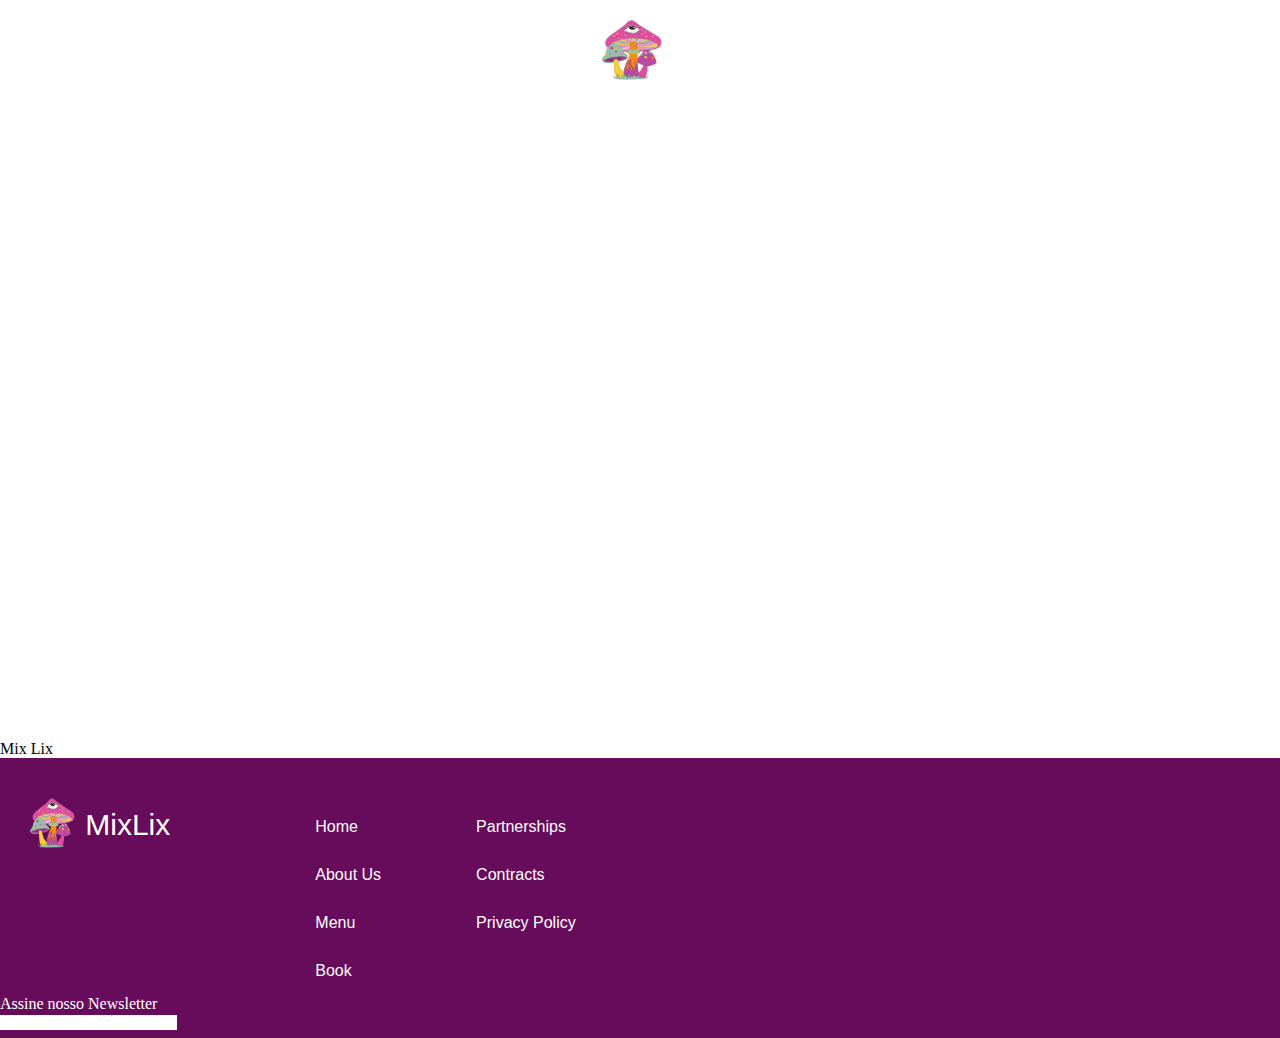
==== MixLix/index.html @ e8ca3899 "update" ====
<!DOCTYPE html>
<html lang="pt-br">
<head>
    <meta charset="UTF-8">
    <meta name="viewport" content="width=device-width, initial-scale=1.0">
    <title>MixLix</title>
    <link rel="stylesheet" href="style.css">
</head>
<body>
    <header class="container">
        <nav class="menu">
            <a href="" class="ef">Home</a>
            <a href="" class="ef">About Us</a>
            </nav>
            <img class="logo" src="img/logo.png" alt="Logo" class="logo">
            <nav class="menu">
                <a href="menu.html" class="ef">Menu</a>
                <a href="reservation.html" class="ef">Reservation</a>
            </nav>
            </div>
    </header>

    <main>
        <section id="bemvindo">
        <div class="sobre">
            <p class="tituloMixLix">Mix Lix</p>
        </div>
        </section>
    </main>




    <footer>
        <section class="foot">
            <div class="menuFooter"> 
                <div class="nome">
                    <img src="img/logo.png" alt="" class="logoFinal">
                    <p class="tituloFooter">MixLix</p>
                </div>
             
                
            
                
                <div class="menu1footer">
                    <nav class="menuFooter">
                        <a href="" class="efF">Home</a>
                        <a href="" class="efF">About Us</a>
                        <a href="menu.html" class="efF">Menu</a>
                        <a href="reservation.html" class="efF">Book</a>
                        </nav>
                </div>
                <div class="partedois">
                    <a href="" class="efF">Partnerships</a>
                    <a href="" class="efF">Contracts</a>
                    <a href="" class="efF">Privacy Policy</a>
                </div>
            </div>
            
            <div class="news">
                <p class="newsT">Assine nosso <span>Newsletter</span></p>
                <input type="email">
            </div>
        </section>
    </footer>
</body>
</html>
---- MixLix/style.css ----
*{
    padding: 0px;
    margin: 0px;
    border: 0px;
}

a {
    text-decoration: none;
    color: white;
    justify-content: space-between;
    margin: 15px;
    font-family:'Segoe UI', Tahoma, Geneva, Verdana, sans-serif;
    
}

header {
    background-image: url(img/fundo.png);
    background-repeat: no-repeat; 
    background-size: cover;
    display: flex;
    flex-direction: row;
    height: 740px;
    justify-content: center;
    
}
.logo{
    height: 60px;
    width: 60px;
    margin-top: 20px;
    margin-left: 15px;
    margin-right: 15px;
}

.menu {
    margin-top: 20px;
   
}

.ef {
    display: inline-block;
    position: relative;
    text-decoration: none;
    cursor: pointer;
}

.ef::after {
    content: "";
    position: absolute;
    width: 0;
    height: 2px;
    bottom: 0;
    left: 0;
    background-color:white;
    transition: width 0.3s ease-in-out;
    border-radius: 2px;
}
.ef:hover::after {
    width: 100%;
}


.textos {
    margin-top: 900px;

}
 footer {
    background-color:rgb(103, 12, 91) ;
    color: white;
    height: 280px;
 }

.tituloFooter {
    color: white;
    margin-left: 10px;
    padding-top: 50px;
    font-family:'Gill Sans', 'Gill Sans MT', Calibri, 'Trebuchet MS', sans-serif;
    font-size: 30px;
} 
.icon{
    height: 40px;
}
.iconIg {
    height: 53px;
}

.iconFace {
    height: 35px;
}
.efF {
    display: inline-block;
    position: relative;
    text-decoration: none;
    cursor: pointer;
}

.efF:hover {
    font-weight: bolder;
    transition: 0.3s ease-in-out;
}

.menu1footer, .partedois{
    padding-top: 25px;
    display: flex;
    flex-direction: column;
    margin-left: 65px;
}
.menuFooter {
    display: flex;
    flex-direction: row;
}

nav.menuFooter {
    padding-top: 20px;
    display: flex;
    flex-direction: column;
    margin-left: 65px;
}

.partedois {
    padding-top: 45px;
}

.logoFinal {
    height: 50px;
}

.nome {
    display: flex;
    flex-direction: row;
}

.logoFinal {
    margin-top: 40px;
    margin-left: 30px;
}
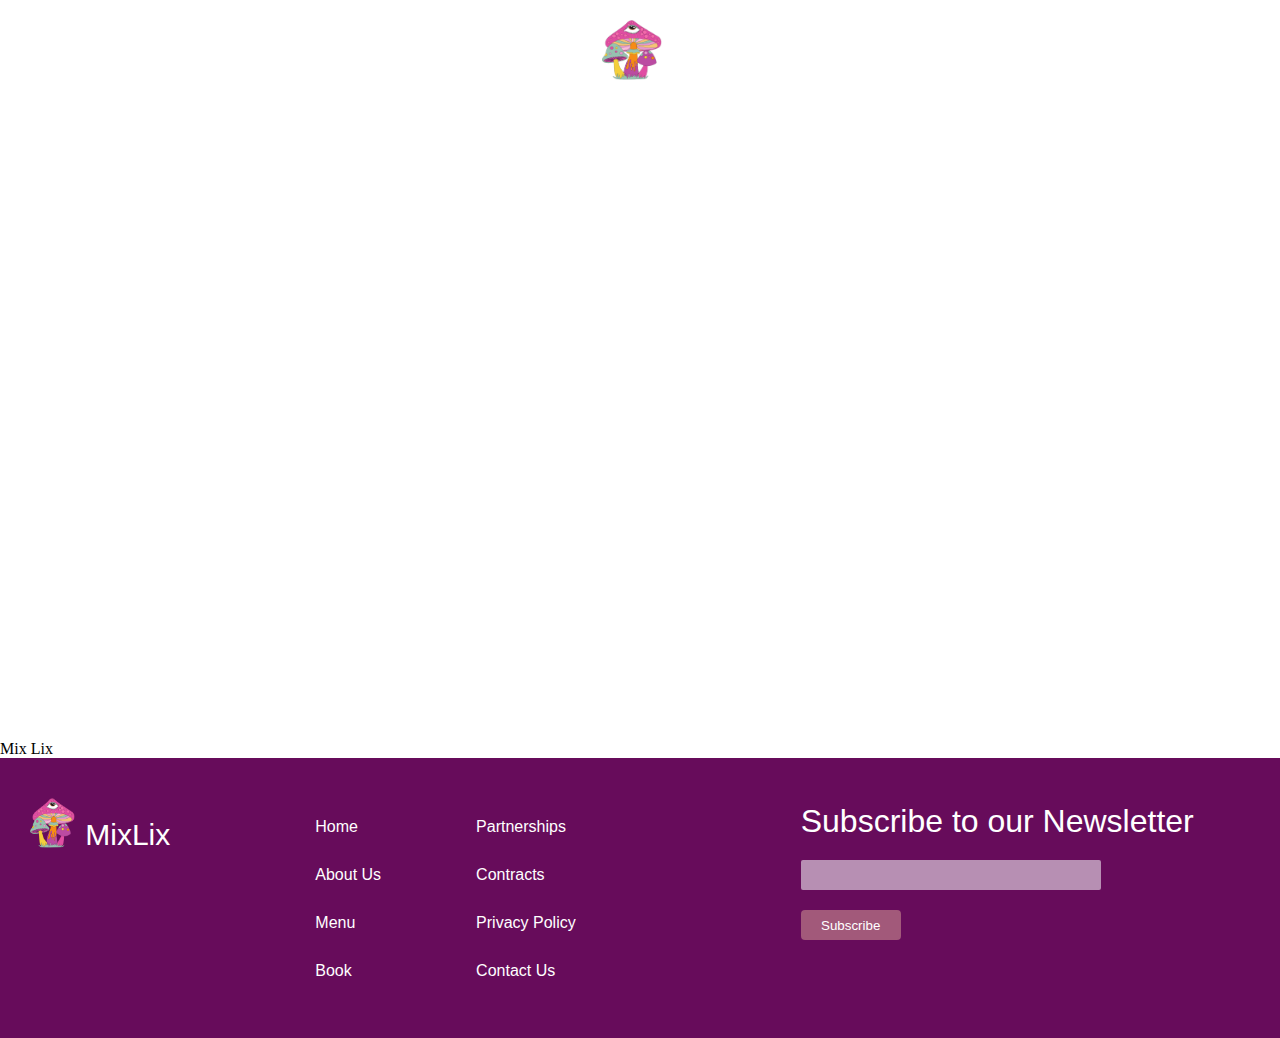
==== commit 90e2e530: "up" ====
--- a/MixLix/index.html
+++ b/MixLix/index.html
@@ -54,13 +54,19 @@
                     <a href="" class="efF">Partnerships</a>
                     <a href="" class="efF">Contracts</a>
                     <a href="" class="efF">Privacy Policy</a>
+                    <a href="" class="efF">Contact Us</a>
                 </div>
+                  
+            <div class="news">
+                <p class="newsT">Subscribe to our <span>Newsletter</span></p>
+                <form action=""> 
+                    <input type="email" name="E-mail">
+                    <button>Subscribe</button>
+                </form>
+               
             </div>
-            
-            <div class="news">
-                <p class="newsT">Assine nosso <span>Newsletter</span></p>
-                <input type="email">
             </div>
+          
         </section>
     </footer>
 </body>
--- a/MixLix/style.css
+++ b/MixLix/style.css
@@ -72,7 +72,7 @@
 .tituloFooter {
     color: white;
     margin-left: 10px;
-    padding-top: 50px;
+    padding-top: 60px;
     font-family:'Gill Sans', 'Gill Sans MT', Calibri, 'Trebuchet MS', sans-serif;
     font-size: 30px;
 } 
@@ -132,4 +132,39 @@
 .logoFinal {
     margin-top: 40px;
     margin-left: 30px;
+}
+.news {
+    margin-left: 210px ;
+    margin-top: 45px;
+    font-size: 32px;
+    font-family: 'Gill Sans', 'Gill Sans MT', Calibri, 'Trebuchet MS', sans-serif;
+}
+button {
+    width: 100px;
+    height: 30px;
+    border-radius: 4px;
+    background-color: #A2597A;
+    color: white;
+    font-family: 'Segoe UI', Tahoma, Geneva, Verdana, sans-serif;
+    font-weight: 500;
+    margin-top: 20px;
+    justify-self: center;
+}button:hover {
+    background-color: #FFF9FF; 
+    color: #A2597A;
+    border: #A2597A solid 2px;
+    border-radius: 4px;
+     transition: background-color 0.3s ease;
+}
+input {
+    width: 300px;
+    height: 30px;
+    border-radius: 2px;
+    background-color:#e6dbe6a2;
+    margin-top: 20px;
+    color: #A2597A;
+}
+form {
+    display: flex;
+    flex-direction: column;
 }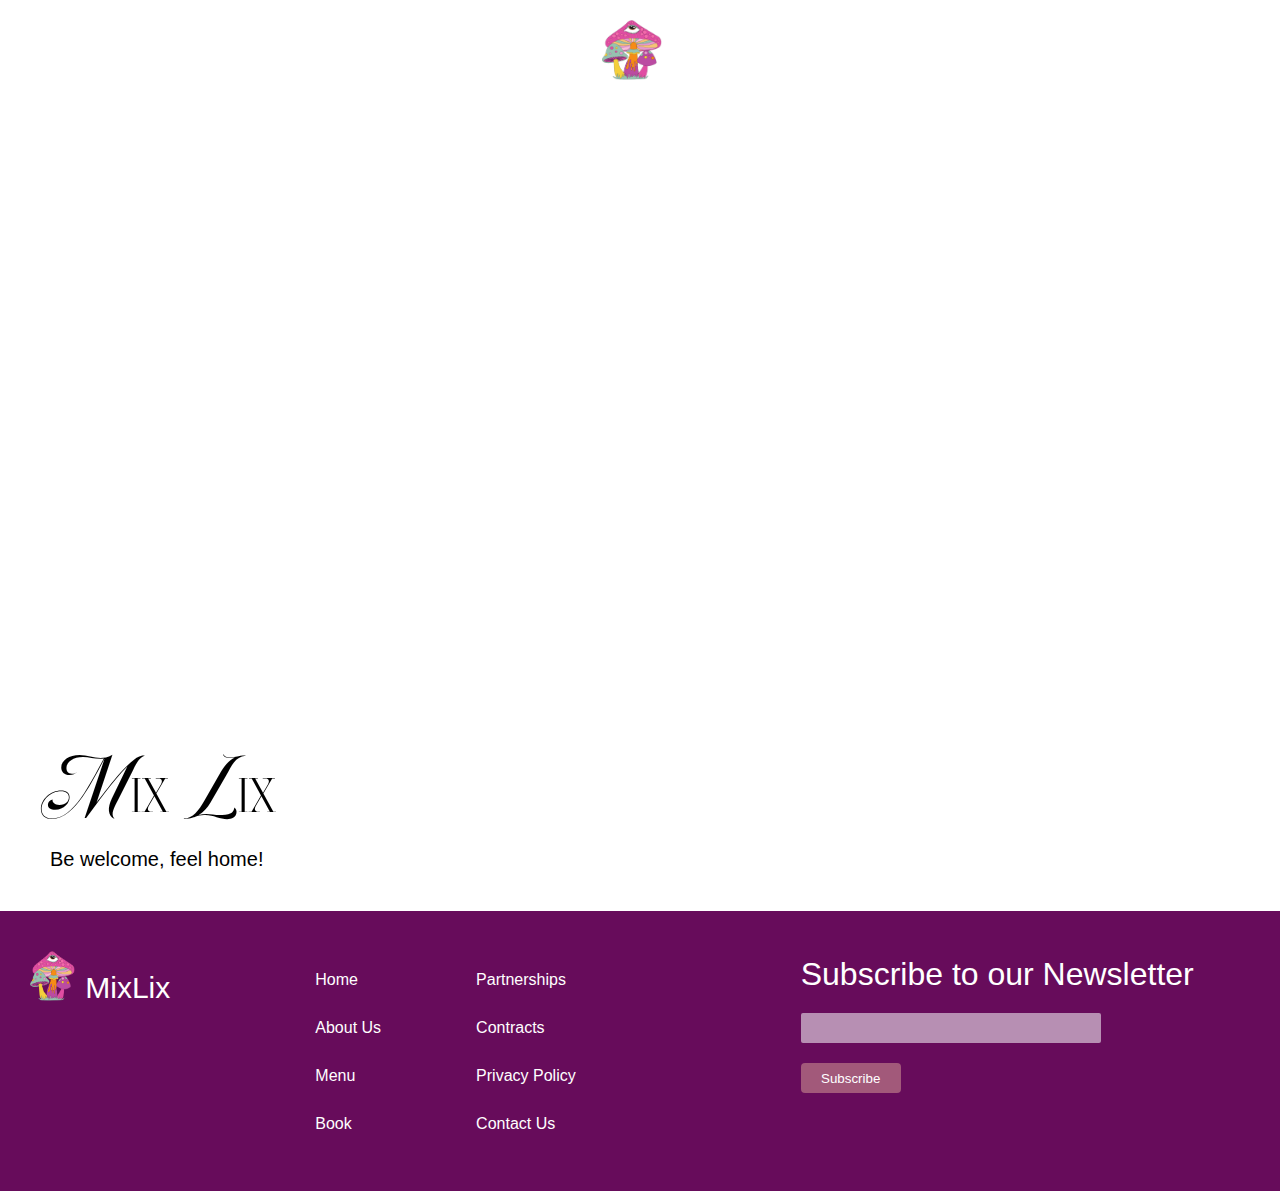
==== commit 9b568161: "up" ====
--- a/MixLix/index.html
+++ b/MixLix/index.html
@@ -24,9 +24,11 @@
         <section id="bemvindo">
         <div class="sobre">
             <p class="tituloMixLix">Mix Lix</p>
+            <p class="recado">Be welcome, feel home!</p>
         </div>
         </section>
     </main>
+
 
 
 
--- a/MixLix/style.css
+++ b/MixLix/style.css
@@ -3,7 +3,10 @@
     margin: 0px;
     border: 0px;
 }
-
+@font-face {
+    font-family: carta;
+    src: url(font/WonderfulChristmas_PERSONAL_USE_ONLY.otf);
+}
 a {
     text-decoration: none;
     color: white;
@@ -167,4 +170,15 @@
 form {
     display: flex;
     flex-direction: column;
+}
+.tituloMixLix {
+    font-family: "carta";
+    font-size: 90px;
+    margin-left: 40px;
+}
+.recado {
+    margin-left: 50px;
+    font-family: 'Gill Sans', 'Gill Sans MT', Calibri, 'Trebuchet MS', sans-serif;
+    margin-bottom: 40px;
+    font-size: 20px;
 }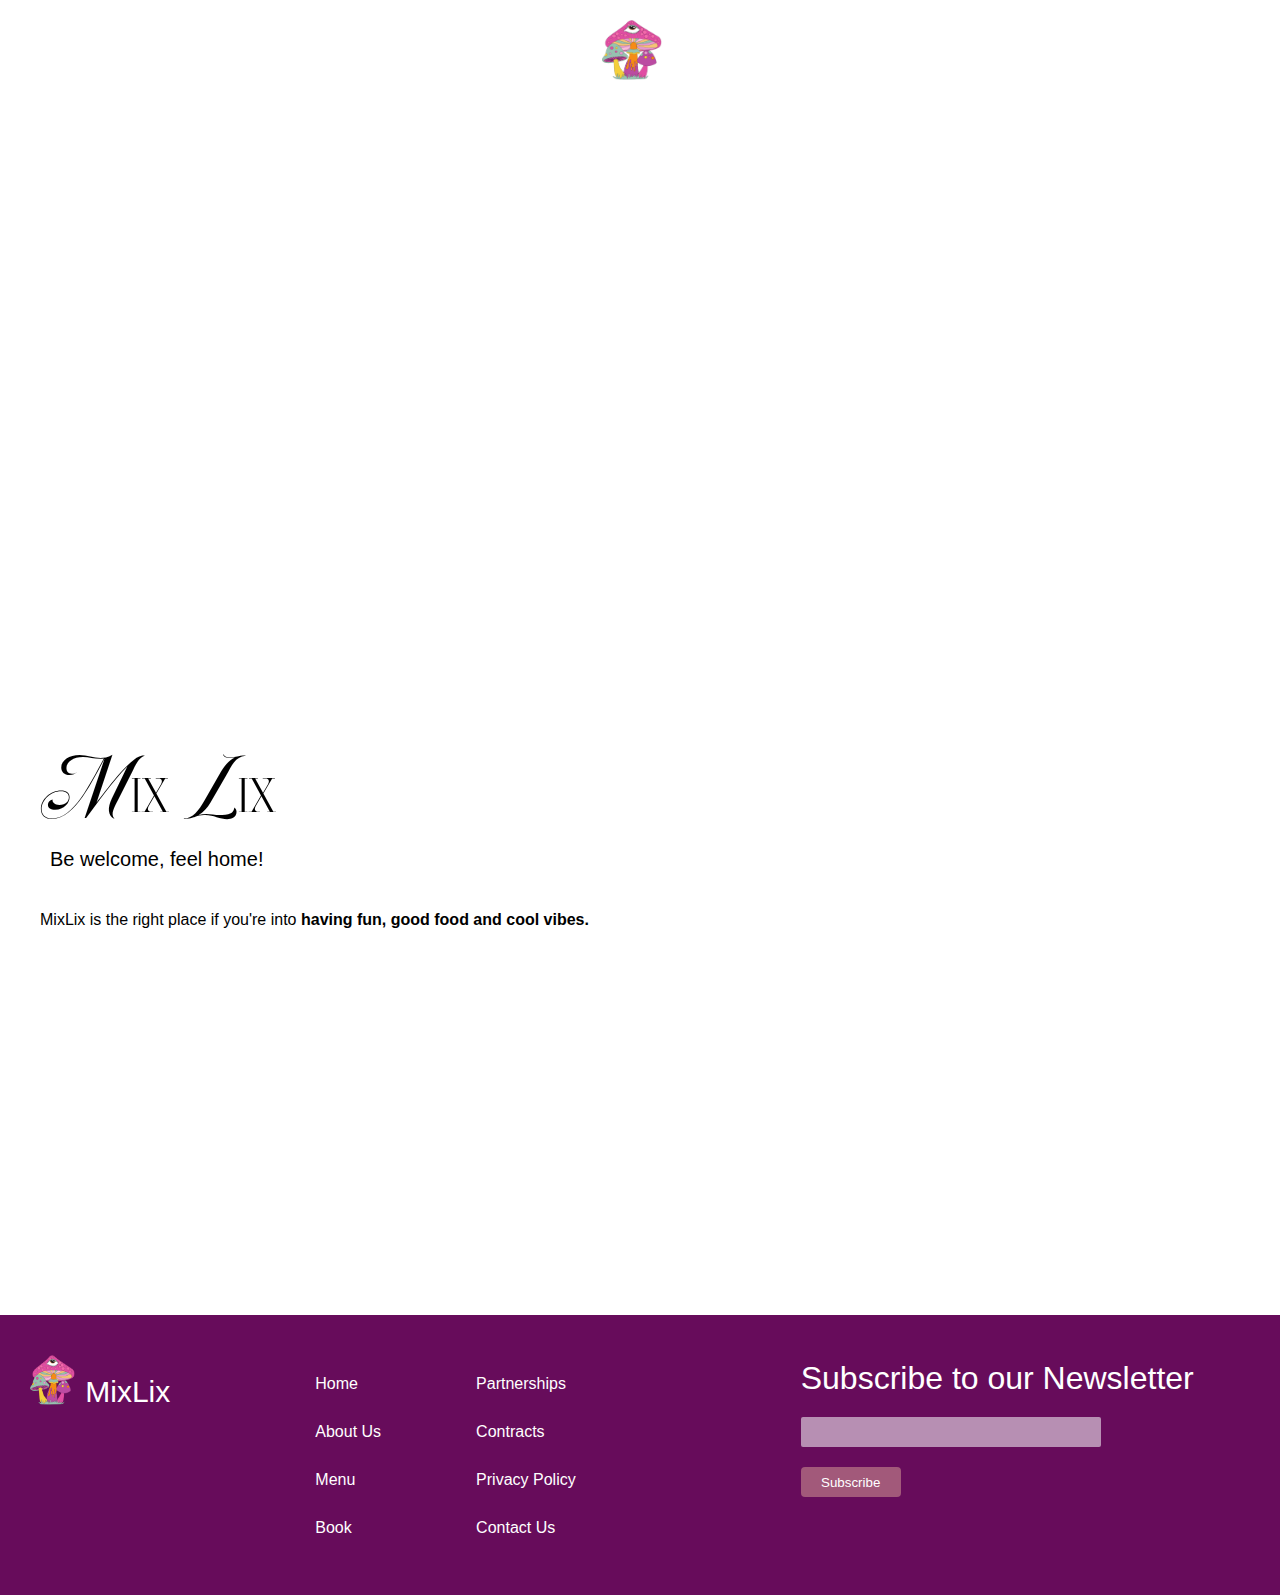
==== commit b5d83425: "upload" ====
--- a/MixLix/index.html
+++ b/MixLix/index.html
@@ -26,6 +26,13 @@
             <p class="tituloMixLix">Mix Lix</p>
             <p class="recado">Be welcome, feel home!</p>
         </div>
+        </section>
+
+
+
+        <section class="aboutus">
+            <p class="sobrenosTexto">MixLix is the right place if you're into <span class="bord">having fun, good food and cool vibes. </span> </p>
+            <div class="imgSobre"><img src="img/aboutus.png" alt="" class="sobres"></div>
         </section>
     </main>
 
--- a/MixLix/style.css
+++ b/MixLix/style.css
@@ -165,7 +165,7 @@
     border-radius: 2px;
     background-color:#e6dbe6a2;
     margin-top: 20px;
-    color: #A2597A;
+    color: #ffffff;
 }
 form {
     display: flex;
@@ -181,4 +181,28 @@
     font-family: 'Gill Sans', 'Gill Sans MT', Calibri, 'Trebuchet MS', sans-serif;
     margin-bottom: 40px;
     font-size: 20px;
+}
+.sobres {
+    height: 400px;
+    border-radius: 110px 0px 0px 0px;
+    margin-left: 840px;
+    width: 700px;
+}
+.aboutus {
+    display: flex;
+    flex-direction: row;
+
+}
+
+.sobrenosTexto {
+    margin-left: 40px;
+    font-family: 'Segoe UI', Tahoma, Geneva, Verdana, sans-serif;
+}
+
+.imgSobre {
+    width: 30px;
+}
+
+.bord {
+    font-weight: 700;
 }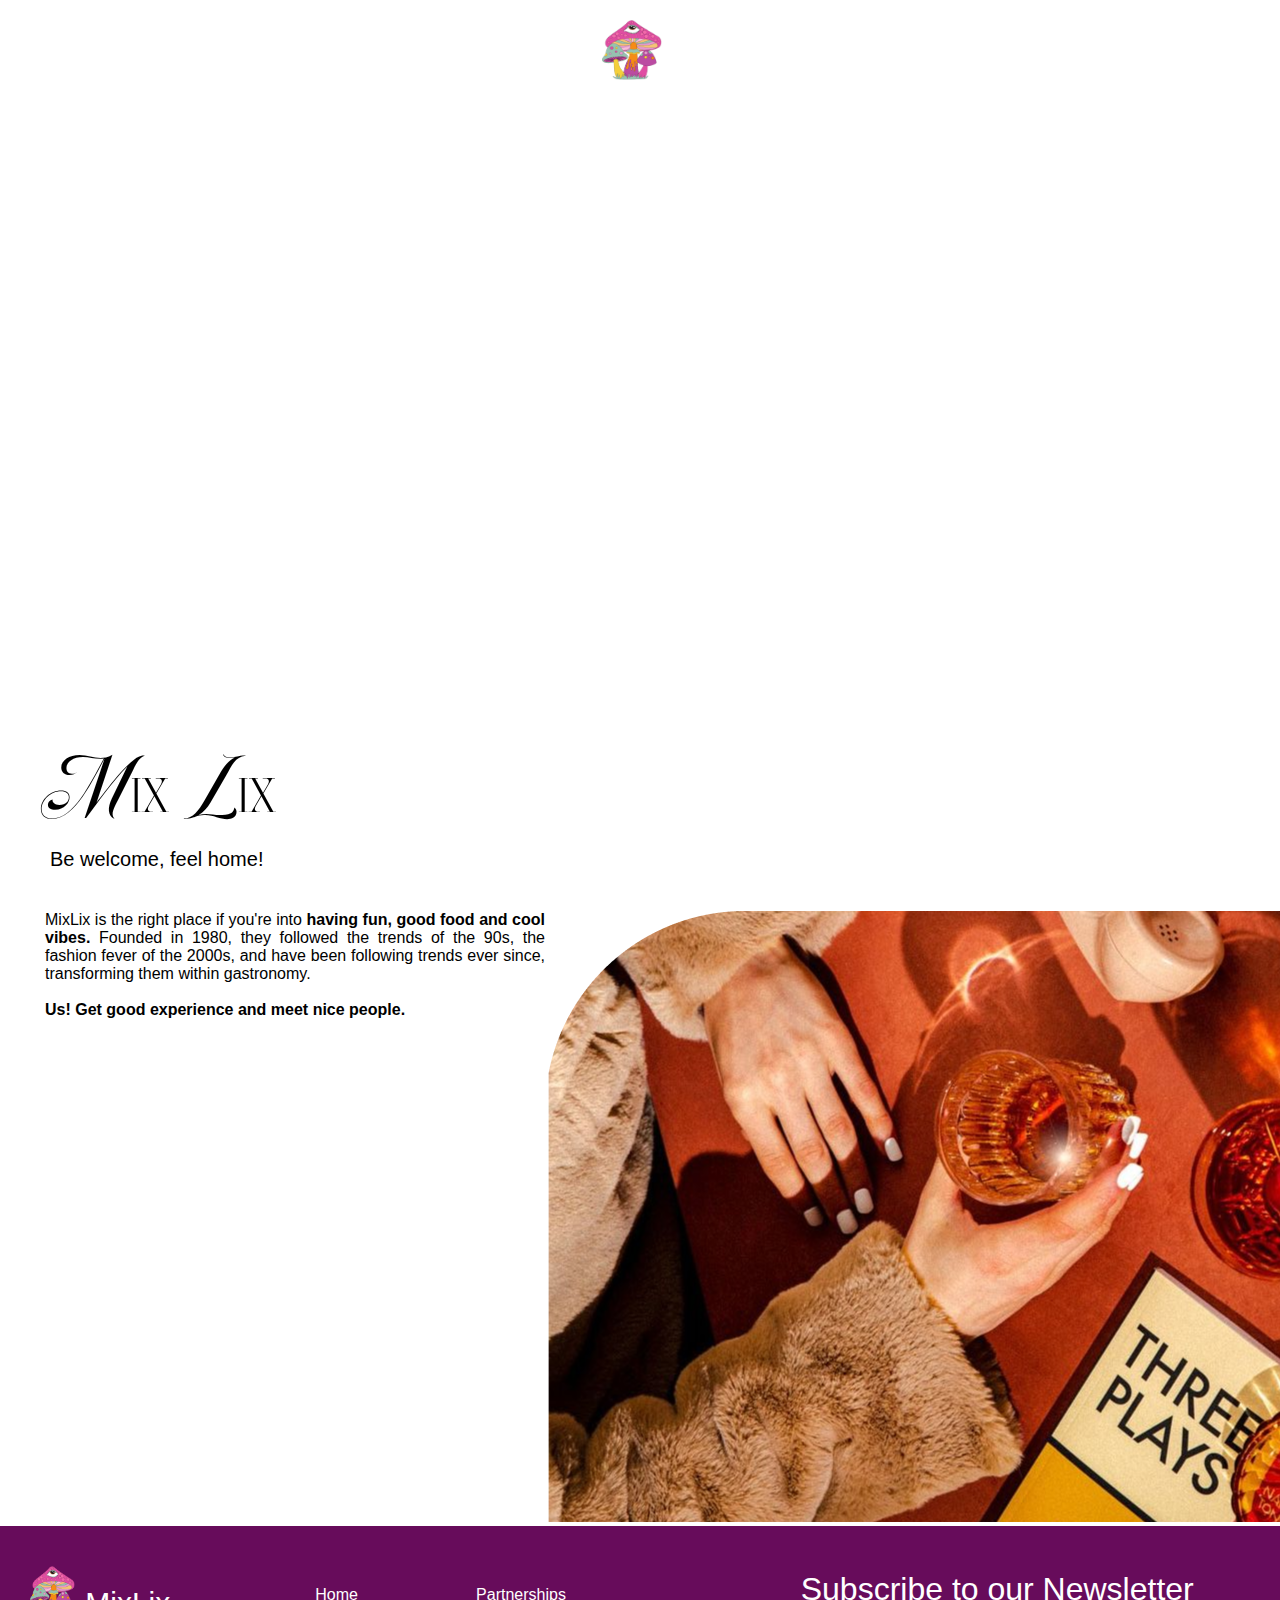
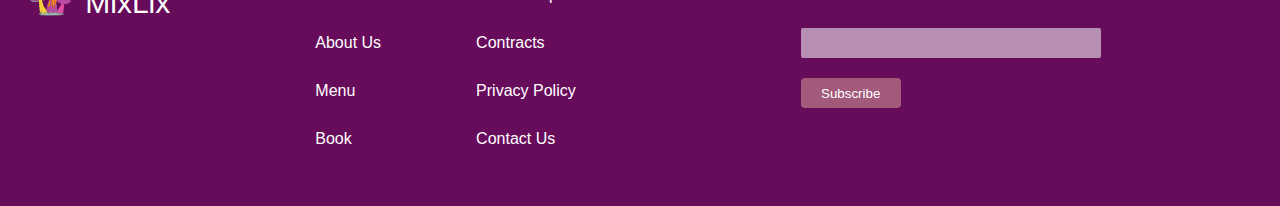
==== commit 9b5cbc41: "up" ====
--- a/MixLix/index.html
+++ b/MixLix/index.html
@@ -31,7 +31,9 @@
 
 
         <section class="aboutus">
-            <p class="sobrenosTexto">MixLix is the right place if you're into <span class="bord">having fun, good food and cool vibes. </span> </p>
+            <p class="sobrenosTexto">MixLix is the right place if you're into <span class="bord">having fun, good food and cool vibes.</span>  Founded in 1980, they followed the trends of the 90s, the fashion fever of the 2000s, and have been following trends ever since, transforming them within gastronomy.<br> <br> <span class="bord">Us! Get good experience and meet nice people.</span> </p>
+
+
             <div class="imgSobre"><img src="img/aboutus.png" alt="" class="sobres"></div>
         </section>
     </main>
--- a/MixLix/style.css
+++ b/MixLix/style.css
@@ -182,12 +182,7 @@
     margin-bottom: 40px;
     font-size: 20px;
 }
-.sobres {
-    height: 400px;
-    border-radius: 110px 0px 0px 0px;
-    margin-left: 840px;
-    width: 700px;
-}
+
 .aboutus {
     display: flex;
     flex-direction: row;
@@ -195,14 +190,17 @@
 }
 
 .sobrenosTexto {
-    margin-left: 40px;
+    margin-left: 45px;
     font-family: 'Segoe UI', Tahoma, Geneva, Verdana, sans-serif;
+    width: 500px;
+    text-align: justify;
 }
 
 .imgSobre {
     width: 30px;
+
 }
 
 .bord {
     font-weight: 700;
-}+}
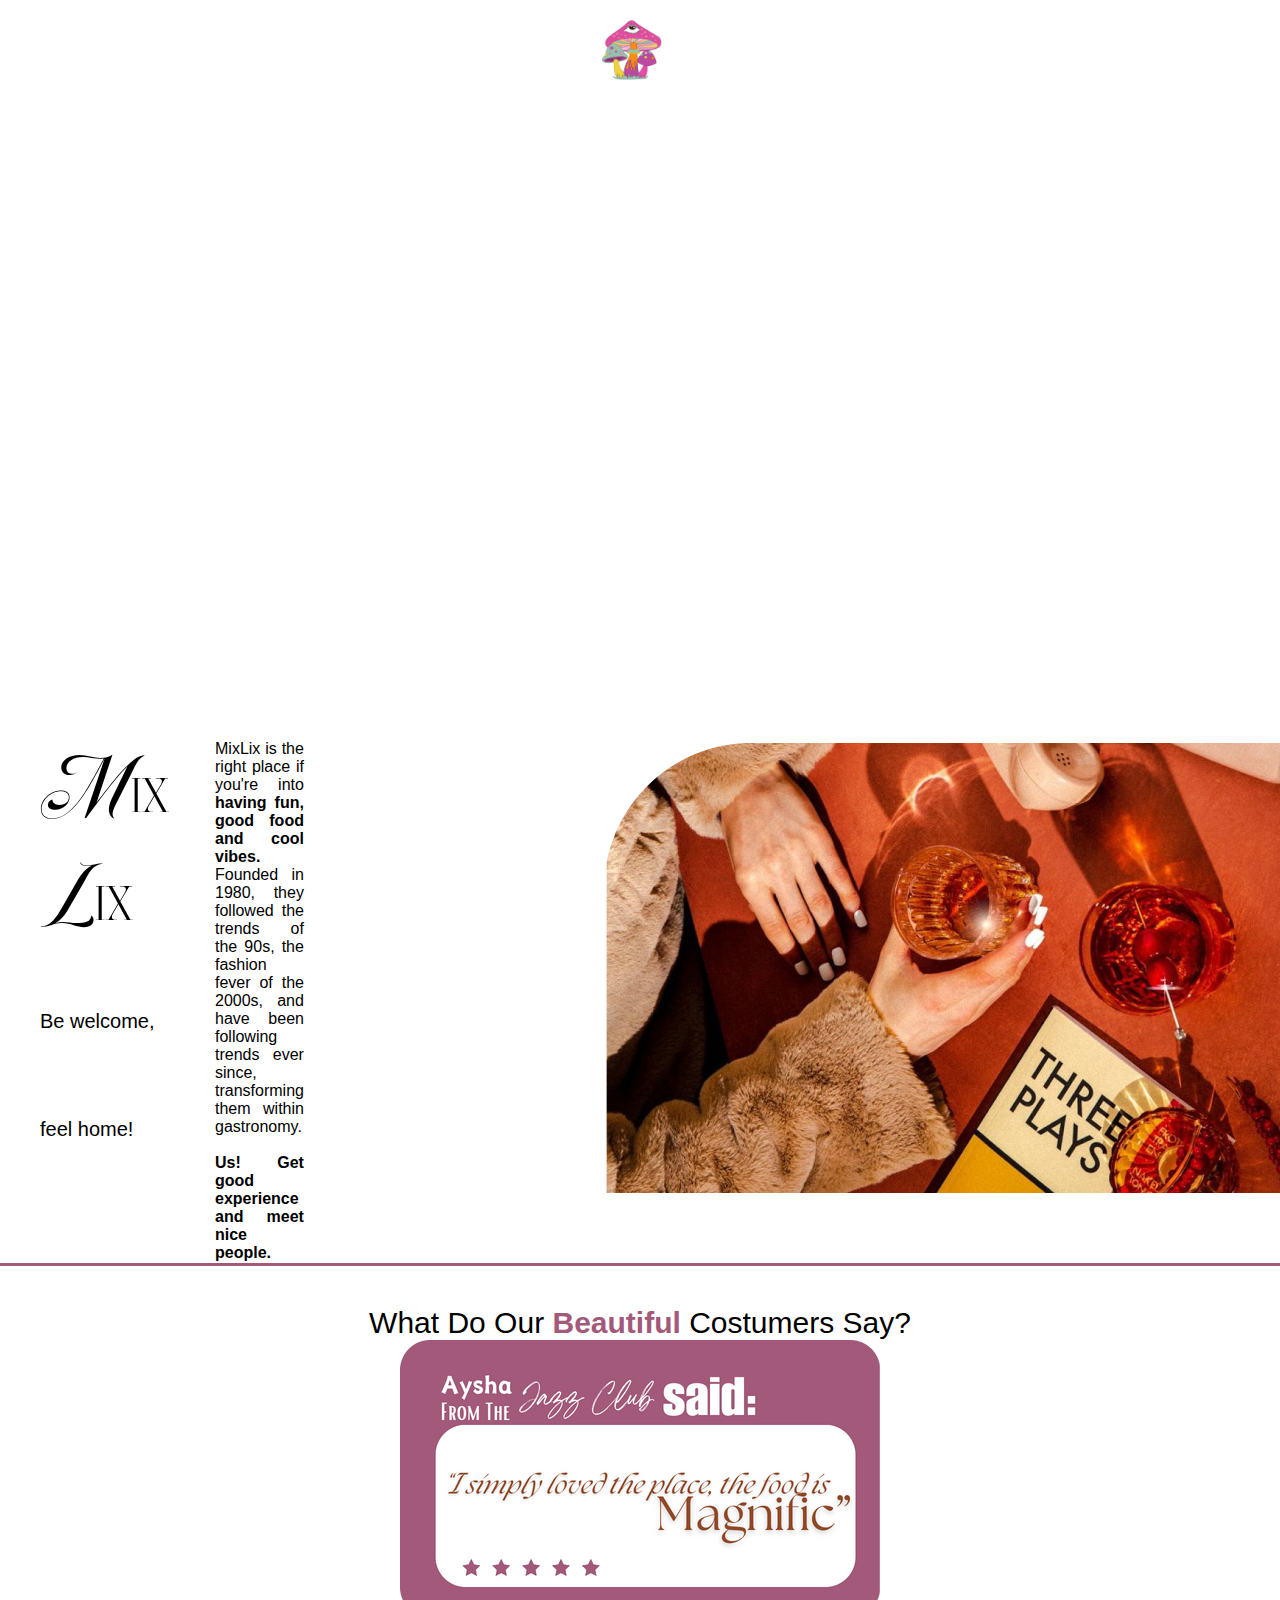
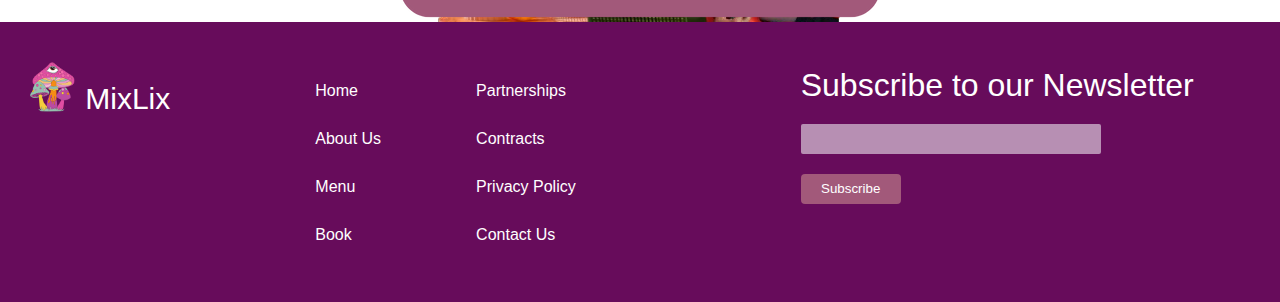
==== commit f6ae5bba: "update" ====
--- a/MixLix/index.html
+++ b/MixLix/index.html
@@ -23,19 +23,32 @@
     <main>
         <section id="bemvindo">
         <div class="sobre">
-            <p class="tituloMixLix">Mix Lix</p>
-            <p class="recado">Be welcome, feel home!</p>
+            <div class="tituloo"> <p class="tituloMixLix">Mix Lix <br><span class="detalhes"> Be welcome, feel home!</div>
+           
+            </span></p>
+            
+            <p class="sobrenosTexto">MixLix is the right place if you're into <span class="bord">having fun, good food and cool vibes.</span>  Founded in 1980, they followed the trends of the 90s, the fashion fever of the 2000s, and have been following trends ever since, transforming them within gastronomy.<br> <br> <span class="bord">Us! Get good experience and meet nice people.</span> </p>
+            <div class="imgSobre"><img src="img/aboutus.png" alt="" class="sobres"></div>
         </div>
         </section>
+        
 
 
 
-        <section class="aboutus">
-            <p class="sobrenosTexto">MixLix is the right place if you're into <span class="bord">having fun, good food and cool vibes.</span>  Founded in 1980, they followed the trends of the 90s, the fashion fever of the 2000s, and have been following trends ever since, transforming them within gastronomy.<br> <br> <span class="bord">Us! Get good experience and meet nice people.</span> </p>
 
 
-            <div class="imgSobre"><img src="img/aboutus.png" alt="" class="sobres"></div>
+
+
+        <div id="line"></div>
+
+        <section class="ava">
+            <p class="avaa">What Do Our <span class="be">Beautiful</span> Costumers Say?</p>
+            <div class="all">
+                <div class="half"><img src="img/seu instrumento (5).png" alt="" class="avaAysha"></div>
+            </div>
         </section>
+
+     
     </main>
 
 
--- a/MixLix/style.css
+++ b/MixLix/style.css
@@ -196,11 +196,56 @@
     text-align: justify;
 }
 
-.imgSobre {
-    width: 30px;
-
-}
-
 .bord {
     font-weight: 700;
 }
+.sobres {
+    margin-top: 3px;
+    display: flex;
+    justify-content:right;
+    margin-left: 300px;
+    
+}
+.sobre {
+    display: flex;
+    flex-direction: row;
+}
+.detalhes {
+    font-family:'Gill Sans', 'Gill Sans MT', Calibri, 'Trebuchet MS', sans-serif;
+    font-size: 20px;
+    margin-top: 0;
+}
+.tituloo {
+    display: flex;
+    flex-direction: column;
+}
+.bemvindo {
+    display: flex;
+    flex-direction: column;
+}
+.half{
+    align-content: center;
+    justify-content: center;
+    justify-self: center;
+    background-image: url(img/collage.png);
+}
+.avaa {
+    font-size: 30px;
+    font-family: 'Gill Sans', 'Gill Sans MT', Calibri, 'Trebuchet MS', sans-serif;
+    justify-self: center;
+    margin-top: 40px;
+}
+.be {
+    color: #A2597A;
+    font-weight: bold;
+}
+#line {
+    height:3px;
+    width: 1518px;
+    background-color: #A2597A;
+    margin-top: 0.5px;
+    }
+
+    .avaAysha {
+        
+    }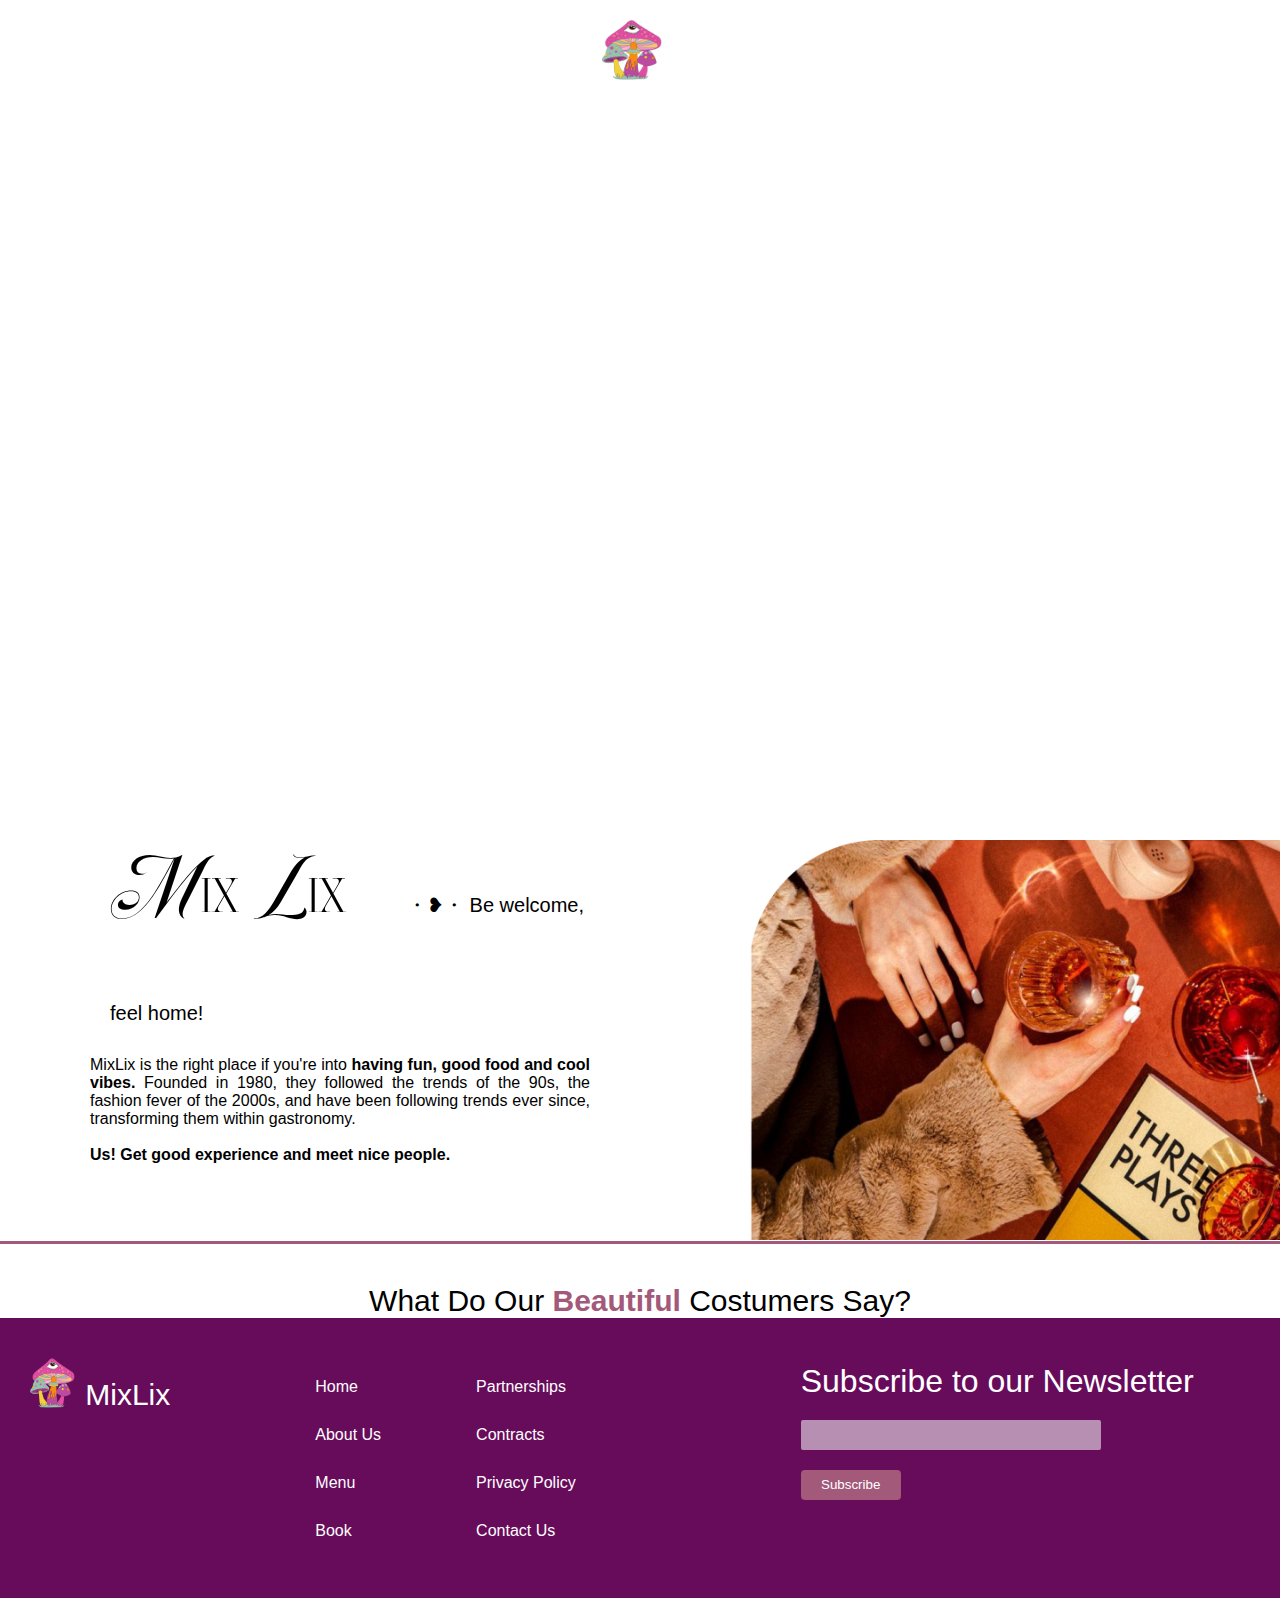
==== commit 6c401986: "update" ====
--- a/MixLix/index.html
+++ b/MixLix/index.html
@@ -9,8 +9,8 @@
 <body>
     <header class="container">
         <nav class="menu">
-            <a href="" class="ef">Home</a>
-            <a href="" class="ef">About Us</a>
+            <a href="index.html" class="ef">Home</a>
+            <a href="index.html" class="ef">About Us</a>
             </nav>
             <img class="logo" src="img/logo.png" alt="Logo" class="logo">
             <nav class="menu">
@@ -23,13 +23,21 @@
     <main>
         <section id="bemvindo">
         <div class="sobre">
-            <div class="tituloo"> <p class="tituloMixLix">Mix Lix <br><span class="detalhes"> Be welcome, feel home!</div>
+            
+            <div class="texto0">
+                <div class="tituloo"> <p class="tituloMixLix">Mix Lix<span class="detalhes">・❥・ Be welcome, feel home!</div>
            
             </span></p>
             
-            <p class="sobrenosTexto">MixLix is the right place if you're into <span class="bord">having fun, good food and cool vibes.</span>  Founded in 1980, they followed the trends of the 90s, the fashion fever of the 2000s, and have been following trends ever since, transforming them within gastronomy.<br> <br> <span class="bord">Us! Get good experience and meet nice people.</span> </p>
-            <div class="imgSobre"><img src="img/aboutus.png" alt="" class="sobres"></div>
+            <p class="sobrenosTexto">MixLix is the right place if you're into <span class="bord">having fun, good food and cool vibes.</span>  Founded in 1980, they followed the trends of the 90s, the fashion fever of the 2000s, and have been following trends ever since, transforming them within gastronomy.<br> <br> <span class="bord">Us! Get good experience and meet nice people.</span> </p> </div>
+           
+
+            <div class="iimagem">
+                <img src="img/aboutus.png" alt="" class="imgVe">
+            </div>
         </div>
+
+        
         </section>
         
 
@@ -44,7 +52,7 @@
         <section class="ava">
             <p class="avaa">What Do Our <span class="be">Beautiful</span> Costumers Say?</p>
             <div class="all">
-                <div class="half"><img src="img/seu instrumento (5).png" alt="" class="avaAysha"></div>
+                
             </div>
         </section>
 
--- a/MixLix/style.css
+++ b/MixLix/style.css
@@ -190,7 +190,7 @@
 }
 
 .sobrenosTexto {
-    margin-left: 45px;
+    margin-left: 90px;
     font-family: 'Segoe UI', Tahoma, Geneva, Verdana, sans-serif;
     width: 500px;
     text-align: justify;
@@ -204,20 +204,23 @@
     display: flex;
     justify-content:right;
     margin-left: 300px;
+    flex-direction: row;
     
 }
 .sobre {
     display: flex;
     flex-direction: row;
+    margin-top: 100PX;
 }
 .detalhes {
     font-family:'Gill Sans', 'Gill Sans MT', Calibri, 'Trebuchet MS', sans-serif;
     font-size: 20px;
-    margin-top: 0;
+    margin-left: 60px;
 }
 .tituloo {
     display: flex;
     flex-direction: column;
+    margin-left: 70px;
 }
 .bemvindo {
     display: flex;
@@ -243,9 +246,21 @@
     height:3px;
     width: 1518px;
     background-color: #A2597A;
-    margin-top: 0.5px;
     }
 
-    .avaAysha {
-        
+ 
+    .texto0 {
+        display: flex;
+        flex-direction: column;    }
+    .iimagem {
+        height: 400px;
+    }
+
+    .imgVe {
+        height: 400px;
+        margin-right: 0;
+        margin-left: 159PX;
+    }
+    #bemvindo {
+        margin-bottom: 0.5px;
     }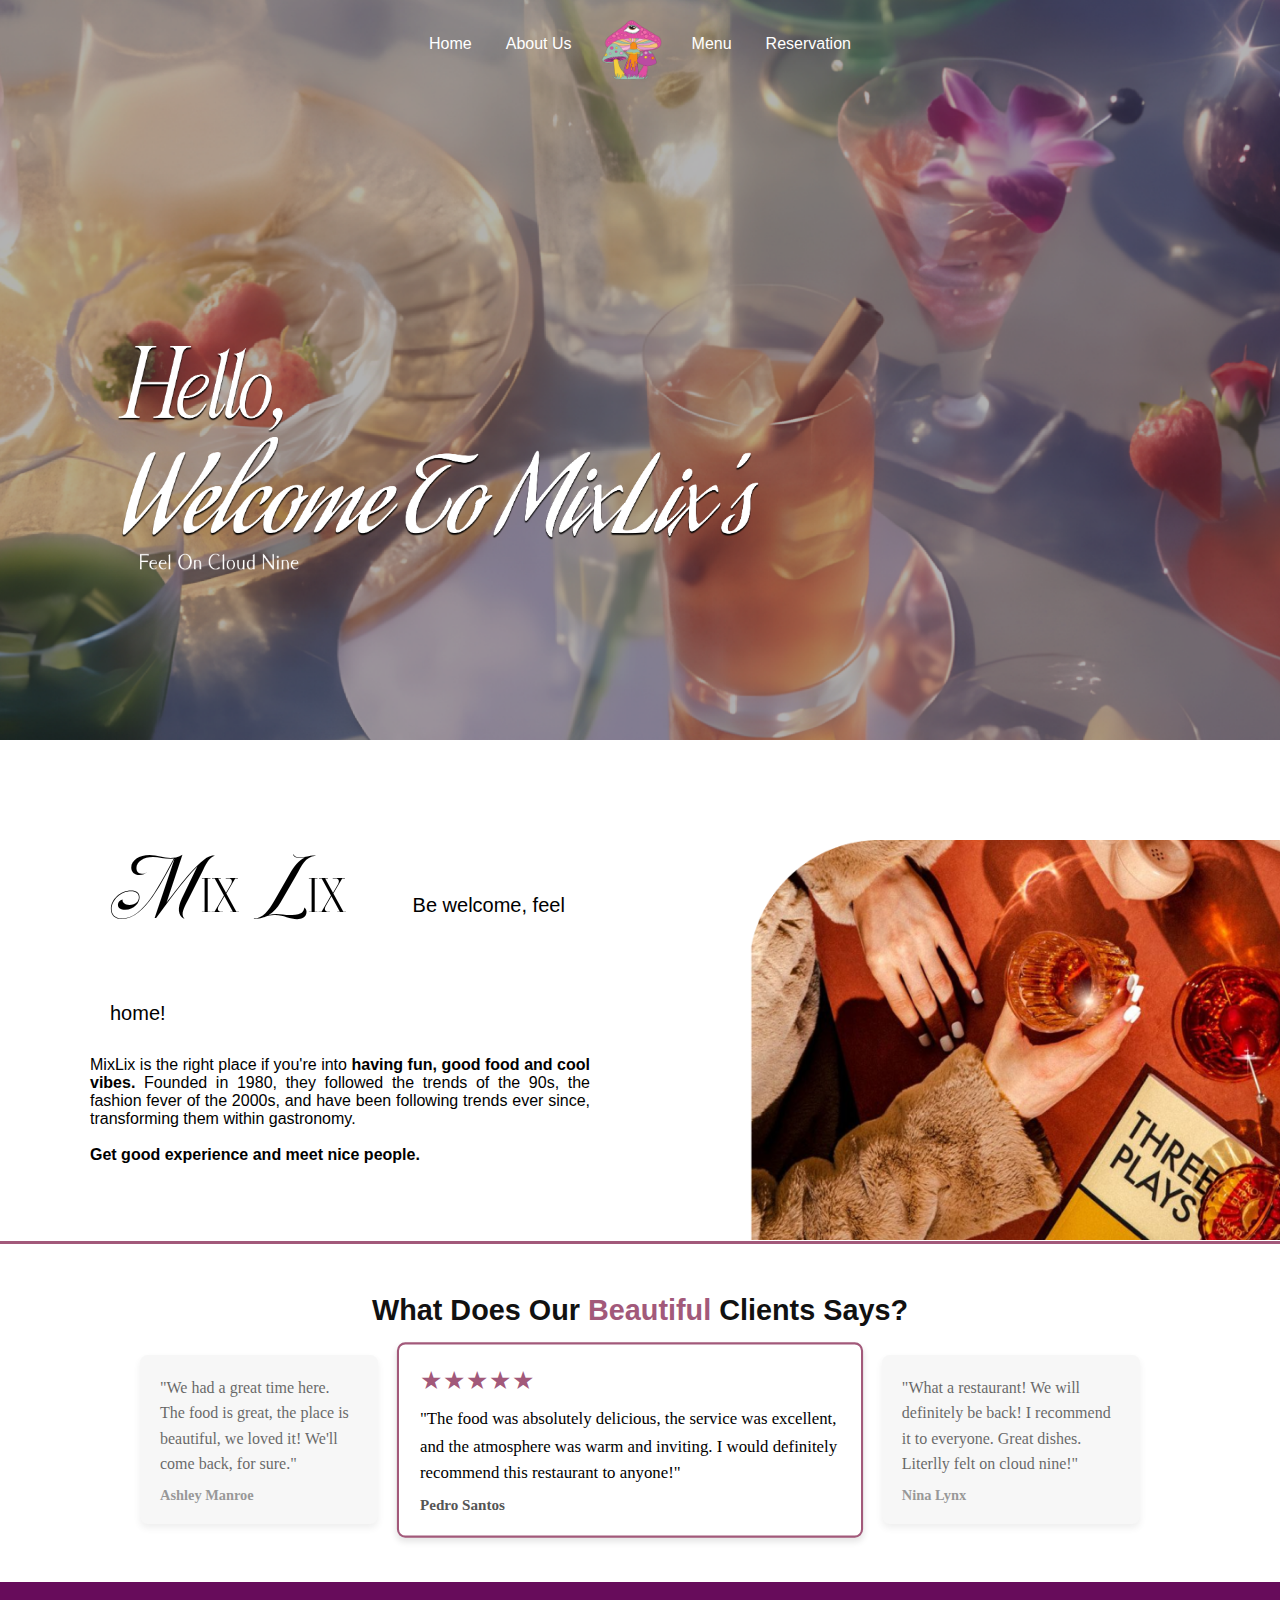
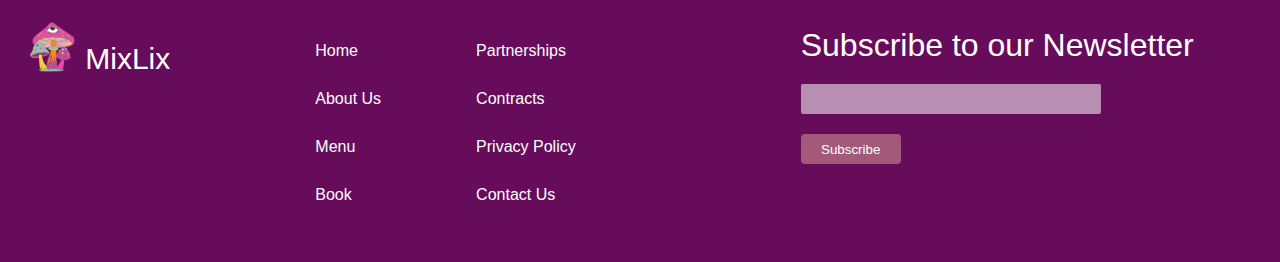
==== commit c8faeaa3: "up" ====
--- a/MixLix/index.html
+++ b/MixLix/index.html
@@ -25,11 +25,11 @@
         <div class="sobre">
             
             <div class="texto0">
-                <div class="tituloo"> <p class="tituloMixLix">Mix Lix<span class="detalhes">・❥・ Be welcome, feel home!</div>
+                <div class="tituloo"> <p class="tituloMixLix">Mix Lix<span class="detalhes"> Be welcome, feel home!</div>
            
             </span></p>
             
-            <p class="sobrenosTexto">MixLix is the right place if you're into <span class="bord">having fun, good food and cool vibes.</span>  Founded in 1980, they followed the trends of the 90s, the fashion fever of the 2000s, and have been following trends ever since, transforming them within gastronomy.<br> <br> <span class="bord">Us! Get good experience and meet nice people.</span> </p> </div>
+            <p class="sobrenosTexto">MixLix is the right place if you're into <span class="bord">having fun, good food and cool vibes.</span>  Founded in 1980, they followed the trends of the 90s, the fashion fever of the 2000s, and have been following trends ever since, transforming them within gastronomy.<br> <br> <span class="bord">Get good experience and meet nice people.</span> </p> </div>
            
 
             <div class="iimagem">
@@ -49,12 +49,31 @@
 
         <div id="line"></div>
 
-        <section class="ava">
-            <p class="avaa">What Do Our <span class="be">Beautiful</span> Costumers Say?</p>
-            <div class="all">
-                
+        <section class="testimonios">
+            <h2>What Does Our <span class="roxinho">Beautiful</span> Clients Says?</h2>
+            <div class="testimonios-contenedor">
+                <div class="testimonio caja-secundaria">
+                    <p class="comentario-secundario">
+                        "We had a great time here. The food is great, the place is beautiful, we loved it! We'll come back, for sure."
+                    </p>
+                    <p class="cliente-secundario">Ashley Manroe</p>
+                </div>
+                <div class="testimonio activo">
+                    <p class="estrellas">★★★★★</p>
+                    <p class="comentario">
+                        "The food was absolutely delicious, the service was excellent, and the atmosphere was warm and inviting. I would definitely recommend this restaurant to anyone!"
+                    </p>
+                    <p class="cliente">Pedro Santos</p>
+                </div>
+                <div class="testimonio caja-secundaria">
+                    <p class="comentario-secundario">
+                        "What a restaurant! We will definitely be back! I recommend it to everyone. Great dishes. Literlly felt on cloud nine!"
+                    </p>
+                    <p class="cliente-secundario">Nina Lynx</p>
+                </div>
             </div>
         </section>
+    
 
      
     </main>
--- a/MixLix/style.css
+++ b/MixLix/style.css
@@ -70,6 +70,7 @@
     background-color:rgb(103, 12, 91) ;
     color: white;
     height: 280px;
+    margin-top: 30px;
  }
 
 .tituloFooter {
@@ -232,12 +233,7 @@
     justify-self: center;
     background-image: url(img/collage.png);
 }
-.avaa {
-    font-size: 30px;
-    font-family: 'Gill Sans', 'Gill Sans MT', Calibri, 'Trebuchet MS', sans-serif;
-    justify-self: center;
-    margin-top: 40px;
-}
+
 .be {
     color: #A2597A;
     font-weight: bold;
@@ -263,4 +259,84 @@
     }
     #bemvindo {
         margin-bottom: 0.5px;
-    }+    }
+
+
+
+
+
+
+
+
+
+    h2 {
+        margin: 30px 0 20px;
+        font-size: 1.8rem;
+        color: #111;
+        font-family: 'Gill Sans', 'Gill Sans MT', Calibri, 'Trebuchet MS', sans-serif;
+        justify-self: center;
+        margin-bottom: 20px;
+    }
+    
+    .testimonios {
+        background-color: #fff;
+        padding: 20px 10px;
+        margin: 0 auto;
+    }
+    
+    .testimonios-contenedor {
+        display: flex;
+        justify-content: center;
+        align-items: center;
+        gap: 15px;
+        max-width: 1000px;
+        margin: 0 auto;
+    }
+    
+    .testimonio {
+        background-color: #f2f2f2;
+        padding: 20px;
+        border-radius: 8px;
+        box-shadow: 0 4px 6px rgba(0, 0, 0, 0.1);
+        max-width: 600px;
+        transition: all 0.3s ease;
+    }
+    
+    .testimonio.activo {
+        flex: 1;
+        background-color: #fff;
+        border: 2px solid #A2597A;
+        transform: scale(1.05);
+        margin: 0 15px 0 15px;
+    }
+    
+    .caja-secundaria {
+        opacity: 0.6;
+        max-width: 400px;
+    }
+    
+    .comentario, .comentario-secundario {
+        font-size: 1rem;
+        line-height: 1.6;
+        margin: 0 0 10px;
+    }
+    
+    .cliente, .cliente-secundario {
+        font-weight: bold;
+        font-size: 0.9rem;
+        color: #555;
+    }
+    
+    .estrellas {
+        color:#A2597A;
+        font-size: 1.5rem;
+        margin-bottom: 10px;
+    }
+    .comentario {
+        width: 400px;
+    }
+    .roxinho {
+        color: #A2597A;
+    }
+    
+ 